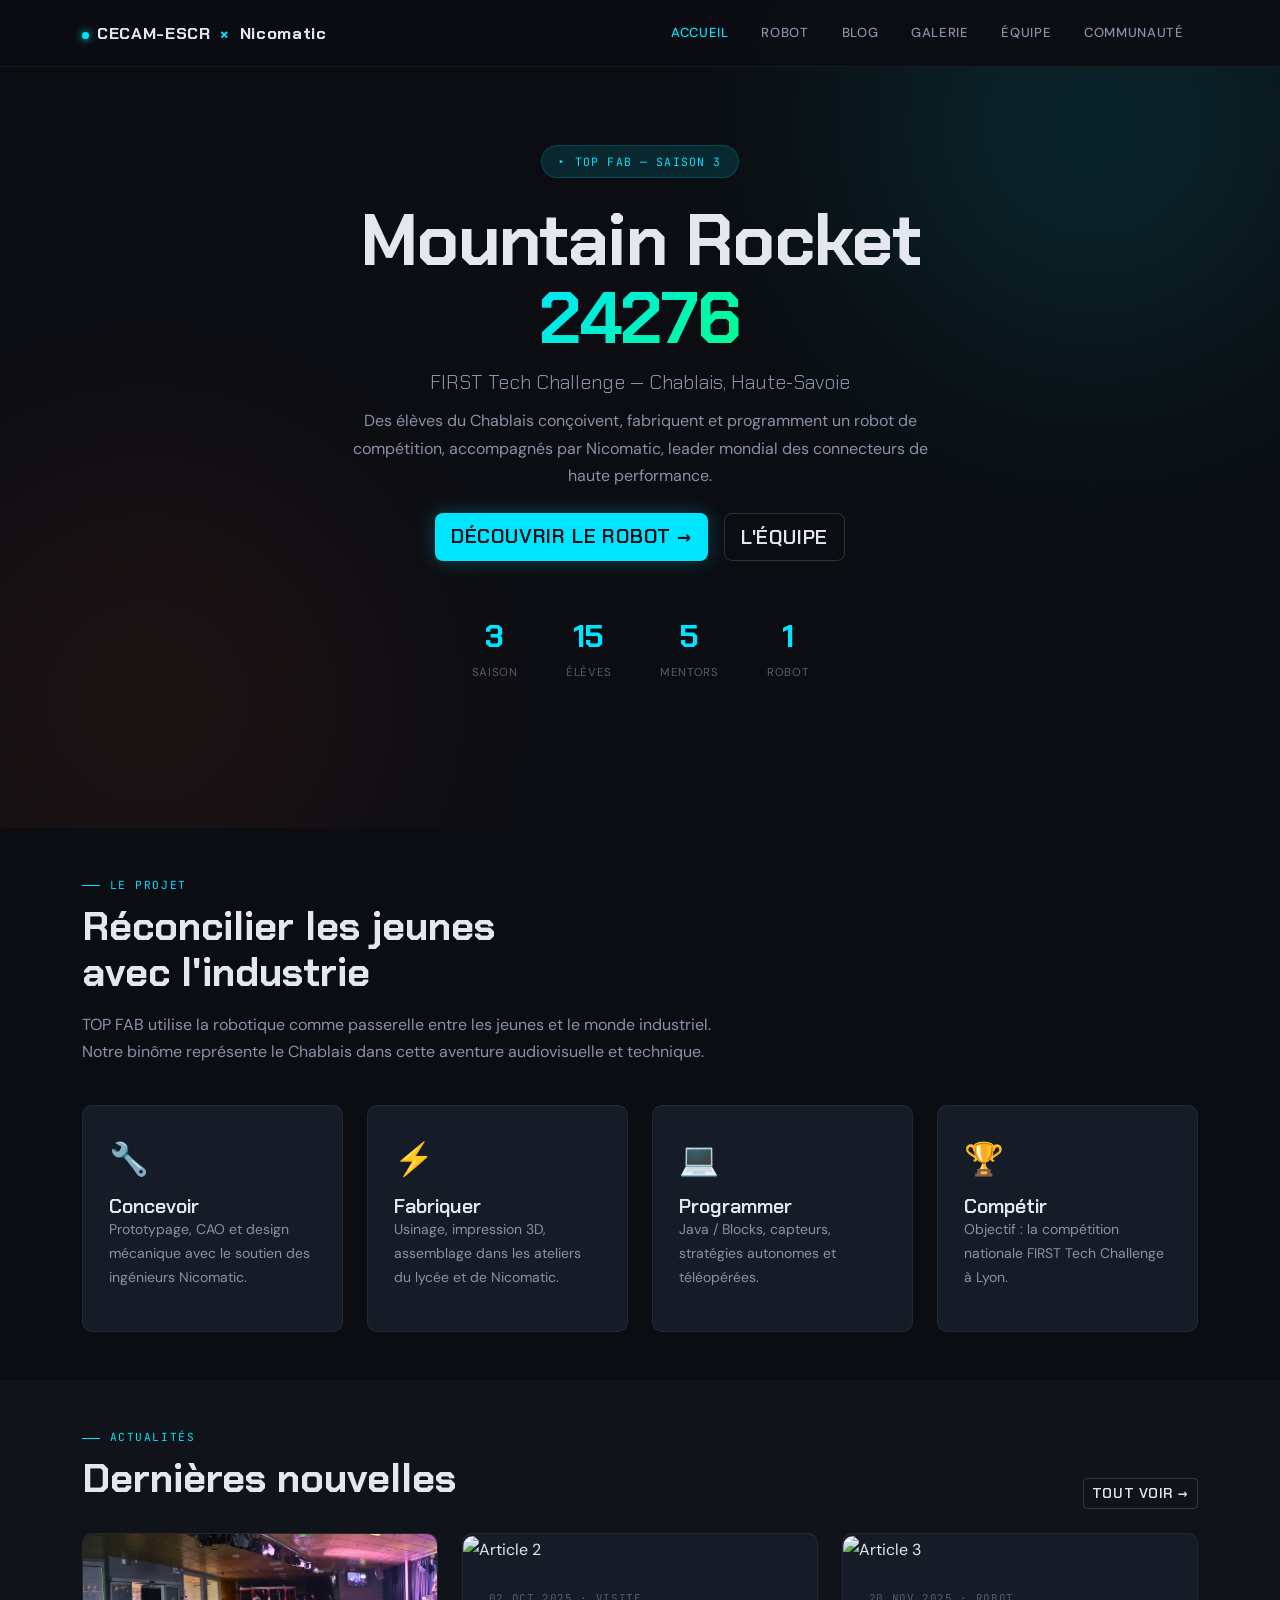
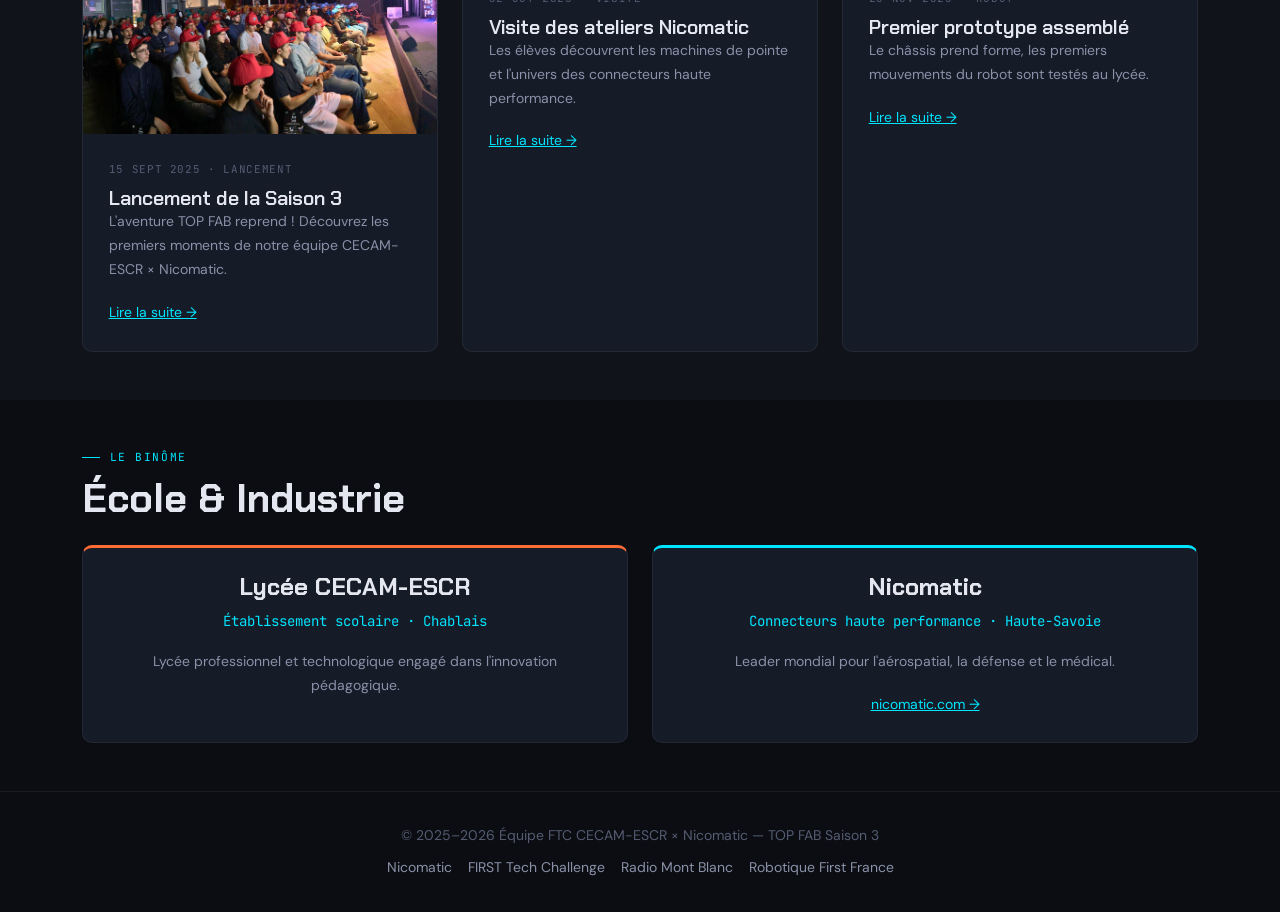
==== index.html @ da8f95cc "Add files via upload init" ====
<!DOCTYPE html>
<html lang="fr">
<head>
  <meta charset="UTF-8">
  <meta name="viewport" content="width=device-width, initial-scale=1.0">
  <title>Mountain Rocket</title>
  <meta name="description" content="Équipe FTC du Lycée CECAM-ESCR et Nicomatic — TOP FAB Saison 3, Chablais, Haute-Savoie.">
  <link rel="preconnect" href="https://fonts.googleapis.com">
  <link href="https://fonts.googleapis.com/css2?family=Chakra+Petch:wght@400;600;700&family=DM+Sans:wght@400;500;600&family=JetBrains+Mono:wght@400;500&display=swap" rel="stylesheet">
  <link href="https://cdn.jsdelivr.net/npm/bootstrap@5.3.3/dist/css/bootstrap.min.css" rel="stylesheet">
  <link href="https://cdn.jsdelivr.net/npm/bootstrap-icons@1.11.3/font/bootstrap-icons.min.css" rel="stylesheet">
  <link href="css/style.css" rel="stylesheet">
</head>
<body>

<!-- Navbar (injected by components.js) -->
<div id="navbar-placeholder"></div>

<!-- ==================== HERO ==================== -->
<section class="hero-section">
  <div class="hero-glow glow-cyan"></div>
  <div class="hero-glow glow-orange"></div>
  <div class="container text-center position-relative" style="z-index:1;">
    <div class="hero-tag mb-4">▸ TOP FAB — Saison 3</div>
    <h1 class="hero-title mb-2">
      Mountain Rocket<br>
      <span class="highlight">24276</span>
    </h1>
    <p class="lead text-sec mb-2" style="font-family:var(--font-display);">FIRST Tech Challenge — Chablais, Haute-Savoie</p>
    <p class="text-sec mx-auto mb-4" style="max-width:600px;">
      Des élèves du Chablais conçoivent, fabriquent et programment un robot de compétition,
      accompagnés par Nicomatic, leader mondial des connecteurs de haute performance.
    </p>
    <div class="d-flex justify-content-center gap-3 flex-wrap mb-5">
      <a href="pages/robot.html" class="btn btn-accent btn-lg text-uppercase">Découvrir le robot →</a>
      <a href="pages/about.html" class="btn btn-outline-accent btn-lg text-uppercase">L'équipe</a>
    </div>
    <div class="d-flex justify-content-center gap-5 flex-wrap">
      <div class="hero-stat text-center">
        <div class="num" data-count="3">0</div><div class="label">Saison</div>
      </div>
      <div class="hero-stat text-center">
        <div class="num" data-count="15">0</div><div class="label">Élèves</div>
      </div>
      <div class="hero-stat text-center">
        <div class="num" data-count="5">0</div><div class="label">Mentors</div>
      </div>
      <div class="hero-stat text-center">
        <div class="num" data-count="1">0</div><div class="label">Robot</div>
      </div>
    </div>
  </div>
</section>

<!-- ==================== ABOUT (short) ==================== -->
<section class="py-5">
  <div class="container">
    <div class="reveal">
      <div class="section-label mb-2">Le Projet</div>
      <h2 class="section-title mb-3">Réconcilier les jeunes<br>avec l'industrie</h2>
      <p class="text-sec" style="max-width:650px;">
        TOP FAB utilise la robotique comme passerelle entre les jeunes et le monde industriel.
        Notre binôme représente le Chablais dans cette aventure audiovisuelle et technique.
      </p>
    </div>
    <div class="row g-4 mt-3">
      <div class="col-md-6 col-lg-3 reveal">
        <div class="card-topfab h-100"><div class="card-body">
          <div class="fs-2 mb-2">🔧</div>
          <h5 class="card-title">Concevoir</h5>
          <p class="text-sec small">Prototypage, CAO et design mécanique avec le soutien des ingénieurs Nicomatic.</p>
        </div></div>
      </div>
      <div class="col-md-6 col-lg-3 reveal">
        <div class="card-topfab h-100"><div class="card-body">
          <div class="fs-2 mb-2">⚡</div>
          <h5 class="card-title">Fabriquer</h5>
          <p class="text-sec small">Usinage, impression 3D, assemblage dans les ateliers du lycée et de Nicomatic.</p>
        </div></div>
      </div>
      <div class="col-md-6 col-lg-3 reveal">
        <div class="card-topfab h-100"><div class="card-body">
          <div class="fs-2 mb-2">💻</div>
          <h5 class="card-title">Programmer</h5>
          <p class="text-sec small">Java / Blocks, capteurs, stratégies autonomes et téléopérées.</p>
        </div></div>
      </div>
      <div class="col-md-6 col-lg-3 reveal">
        <div class="card-topfab h-100"><div class="card-body">
          <div class="fs-2 mb-2">🏆</div>
          <h5 class="card-title">Compétir</h5>
          <p class="text-sec small">Objectif : la compétition nationale FIRST Tech Challenge à Lyon.</p>
        </div></div>
      </div>
    </div>
  </div>
</section>

<!-- ==================== LATEST BLOG (preview) ==================== -->
<section class="bg-section py-5">
  <div class="container">
    <div class="d-flex justify-content-between align-items-end mb-4 reveal">
      <div>
        <div class="section-label mb-2">Actualités</div>
        <h2 class="section-title">Dernières nouvelles</h2>
      </div>
      <a href="pages/blog.html" class="btn btn-outline-accent btn-sm text-uppercase">Tout voir →</a>
    </div>
    <div class="row g-4">

      <!-- ARTICLE CARD — duplicate / edit to add more -->
      <div class="col-md-6 col-lg-4 reveal">
        <div class="card-topfab blog-card h-100">
          <!-- Replace src with your image in /images -->
          <img src="./images/lancement-top-fab-saison-3.jpg" alt="Article 1">
          <div class="card-body">
            <div class="meta mb-2">15 Sept 2025 · Lancement</div>
            <h5 class="card-title">Lancement de la Saison 3</h5>
            <p class="text-sec small">L'aventure TOP FAB reprend ! Découvrez les premiers moments de notre équipe CECAM-ESCR × Nicomatic.</p>
            <a href="blog/2025-09-15-lancement.html" class="small">Lire la suite →</a>
          </div>
        </div>
      </div>

      <div class="col-md-6 col-lg-4 reveal">
        <div class="card-topfab blog-card h-100">
          <img src="https://placehold.co/600x400/161b28/ff6b35?text=Article+2" alt="Article 2">
          <div class="card-body">
            <div class="meta mb-2">02 Oct 2025 · Visite</div>
            <h5 class="card-title">Visite des ateliers Nicomatic</h5>
            <p class="text-sec small">Les élèves découvrent les machines de pointe et l'univers des connecteurs haute performance.</p>
            <a href="blog/2025-10-02-visite-nicomatic.html" class="small">Lire la suite →</a>
          </div>
        </div>
      </div>

      <div class="col-md-6 col-lg-4 reveal">
        <div class="card-topfab blog-card h-100">
          <img src="https://placehold.co/600x400/161b28/00e5ff?text=Article+3" alt="Article 3">
          <div class="card-body">
            <div class="meta mb-2">20 Nov 2025 · Robot</div>
            <h5 class="card-title">Premier prototype assemblé</h5>
            <p class="text-sec small">Le châssis prend forme, les premiers mouvements du robot sont testés au lycée.</p>
            <a href="blog/2025-11-20-prototype.html" class="small">Lire la suite →</a>
          </div>
        </div>
      </div>

    </div>
  </div>
</section>

<!-- ==================== PARTNERS (short) ==================== -->
<section class="py-5">
  <div class="container">
    <div class="reveal">
      <div class="section-label mb-2">Le Binôme</div>
      <h2 class="section-title mb-4">École & Industrie</h2>
    </div>
    <div class="row g-4">
      <div class="col-md-6 reveal">
        <div class="card-topfab border-top-orange h-100"><div class="card-body text-center">
          <h4 class="font-display fw-bold">Lycée CECAM-ESCR</h4>
          <div class="font-mono small text-accent mb-3">Établissement scolaire · Chablais</div>
          <p class="text-sec small">Lycée professionnel et technologique engagé dans l'innovation pédagogique.</p>
        </div></div>
      </div>
      <div class="col-md-6 reveal">
        <div class="card-topfab border-top-accent h-100"><div class="card-body text-center">
          <h4 class="font-display fw-bold">Nicomatic</h4>
          <div class="font-mono small text-accent mb-3">Connecteurs haute performance · Haute-Savoie</div>
          <p class="text-sec small">Leader mondial pour l'aérospatial, la défense et le médical.</p>
          <a href="https://www.nicomatic.com/fr" target="_blank" class="small">nicomatic.com →</a>
        </div></div>
      </div>
    </div>
  </div>
</section>

<!-- Footer (injected by components.js) -->
<div id="footer-placeholder"></div>

<!-- Back to top -->
<button id="btn-top" class="btn-top" aria-label="Retour en haut">↑</button>

<!-- Lightbox -->
<div id="lightbox" class="lightbox-overlay"><img id="lightbox-img" alt=""></div>

<!-- Scripts -->
<script src="https://cdn.jsdelivr.net/npm/bootstrap@5.3.3/dist/js/bootstrap.bundle.min.js"></script>
<script src="js/components.js"></script>
<script src="js/main.js"></script>
</body>
</html>
---- css/style.css ----
/* ============================================================
   CECAM-ESCR × Nicomatic — TOP FAB S3
   Custom theme on top of Bootstrap 5
   ============================================================ */

/* ---------- CSS Variables ---------- */
:root {
  --bg-dark: #0b0d12;
  --bg-section: #10131a;
  --bg-card: #161b28;
  --accent: #00e5ff;
  --accent-dim: #00a5b8;
  --accent-glow: rgba(0, 229, 255, 0.12);
  --orange: #ff6b35;
  --orange-glow: rgba(255, 107, 53, 0.12);
  --text-main: #e4e7ef;
  --text-sec: #8a91a8;
  --text-muted: #555c72;
  --border-subtle: rgba(255,255,255,0.06);
  --font-display: 'Chakra Petch', sans-serif;
  --font-body: 'DM Sans', sans-serif;
  --font-mono: 'JetBrains Mono', monospace;
}

/* ---------- Base ---------- */
html { scroll-behavior: smooth; }

body {
  font-family: var(--font-body);
  background: var(--bg-dark);
  color: var(--text-main);
  line-height: 1.7;
}

h1, h2, h3, h4, h5, h6,
.display-1, .display-2, .display-3 {
  font-family: var(--font-display);
}

a { color: var(--accent); transition: color .25s; }
a:hover { color: #66f0ff; }

img { max-width: 100%; height: auto; }

::selection { background: var(--accent); color: var(--bg-dark); }

/* ---------- Utility classes ---------- */
.text-accent { color: var(--accent) !important; }
.text-orange { color: var(--orange) !important; }
.text-sec { color: var(--text-sec) !important; }
.text-muted-custom { color: var(--text-muted) !important; }
.bg-section { background: var(--bg-section); }
.bg-card { background: var(--bg-card); }
.font-mono { font-family: var(--font-mono); }
.font-display { font-family: var(--font-display); }
.border-subtle { border-color: var(--border-subtle) !important; }
.glow-accent { box-shadow: 0 0 30px rgba(0,229,255,.15); }

/* ---------- Navbar ---------- */
.navbar-topfab {
  background: rgba(11,13,18,.88);
  backdrop-filter: blur(18px);
  border-bottom: 1px solid var(--border-subtle);
  padding: .85rem 0;
  transition: padding .3s;
}
.navbar-topfab.scrolled { padding: .55rem 0; background: rgba(11,13,18,.96); }
.navbar-topfab .navbar-brand {
  font-family: var(--font-display);
  font-weight: 700;
  font-size: 1.05rem;
  letter-spacing: .04em;
  color: var(--text-main);
}
.navbar-topfab .navbar-brand .x { color: var(--accent); margin: 0 .25rem; }
.navbar-topfab .nav-link {
  color: var(--text-sec);
  font-size: .82rem;
  font-weight: 500;
  text-transform: uppercase;
  letter-spacing: .05em;
  padding: .4rem .9rem !important;
  transition: color .25s;
}
.navbar-topfab .nav-link:hover,
.navbar-topfab .nav-link.active { color: var(--accent); }

.navbar-toggler { border-color: var(--border-subtle); }
.navbar-toggler-icon {
  background-image: url("data:image/svg+xml,%3csvg xmlns='http://www.w3.org/2000/svg' viewBox='0 0 30 30'%3e%3cpath stroke='rgba(228,231,239,.7)' stroke-linecap='round' stroke-width='2' d='M4 7h22M4 15h22M4 23h22'/%3e%3c/svg%3e");
}

/* ---------- Status dot (nav brand) ---------- */
.status-dot {
  display: inline-block;
  width: 7px; height: 7px;
  background: var(--accent);
  border-radius: 50%;
  margin-right: .5rem;
  box-shadow: 0 0 8px var(--accent);
  animation: pulse-dot 2s ease-in-out infinite;
}
@keyframes pulse-dot {
  0%,100% { opacity:1; } 50% { opacity:.4; }
}

/* ---------- Hero ---------- */
.hero-section {
  min-height: 92vh;
  display: flex;
  align-items: center;
  position: relative;
  overflow: hidden;
}
.hero-section .hero-glow {
  position: absolute;
  width: 500px; height: 500px;
  border-radius: 50%;
  filter: blur(120px);
  pointer-events: none;
}
.hero-section .glow-cyan { background: var(--accent); top: -15%; right: -5%; opacity:.1; }
.hero-section .glow-orange { background: var(--orange); bottom: -15%; left: -8%; opacity:.07; }

.hero-tag {
  display: inline-block;
  font-family: var(--font-mono);
  font-size: .72rem;
  color: var(--accent);
  background: var(--accent-glow);
  border: 1px solid rgba(0,229,255,.18);
  padding: .35rem 1rem;
  border-radius: 100px;
  letter-spacing: .1em;
  text-transform: uppercase;
}

.hero-title {
  font-size: clamp(2.4rem, 6vw, 4.5rem);
  font-weight: 700;
  line-height: 1.08;
  letter-spacing: -.02em;
}
.hero-title .highlight {
  background: linear-gradient(135deg, var(--accent), #00ff88);
  -webkit-background-clip: text;
  -webkit-text-fill-color: transparent;
}

.hero-stat .num {
  font-family: var(--font-display);
  font-size: 2rem;
  font-weight: 700;
  color: var(--accent);
}
.hero-stat .label {
  font-size: .72rem;
  color: var(--text-muted);
  text-transform: uppercase;
  letter-spacing: .06em;
}

/* ---------- Section headers ---------- */
.section-label {
  font-family: var(--font-mono);
  font-size: .7rem;
  color: var(--accent);
  text-transform: uppercase;
  letter-spacing: .14em;
}
.section-label::before {
  content: '';
  display: inline-block;
  width: 18px; height: 1px;
  background: var(--accent);
  vertical-align: middle;
  margin-right: .6rem;
}
.section-title {
  font-size: clamp(1.6rem, 3.5vw, 2.5rem);
  font-weight: 700;
  line-height: 1.15;
}

/* ---------- Cards (generic) ---------- */
.card-topfab {
  background: var(--bg-card);
  border: 1px solid var(--border-subtle);
  border-radius: 10px;
  transition: transform .35s, box-shadow .35s, border-color .35s;
}
.card-topfab:hover {
  transform: translateY(-4px);
  box-shadow: 0 16px 48px rgba(0,0,0,.35);
  border-color: rgba(0,229,255,.12);
}
.card-topfab .card-body { padding: 1.6rem; }
.card-topfab .card-title {
  font-family: var(--font-display);
  font-weight: 600;
}

/* accent top border variants */
.card-topfab.border-top-accent { border-top: 3px solid var(--accent); }
.card-topfab.border-top-orange { border-top: 3px solid var(--orange); }

/* ---------- Blog / article cards ---------- */
.blog-card img {
  border-radius: 10px 10px 0 0;
  object-fit: cover;
  width: 100%;
  height: 200px;
}
.blog-card .meta {
  font-family: var(--font-mono);
  font-size: .68rem;
  color: var(--text-muted);
  text-transform: uppercase;
  letter-spacing: .06em;
}

/* ---------- Gallery ---------- */
.gallery-grid {
  display: grid;
  grid-template-columns: repeat(auto-fill, minmax(260px, 1fr));
  gap: 1rem;
}
.gallery-grid img {
  width: 100%;
  aspect-ratio: 4/3;
  object-fit: cover;
  border-radius: 8px;
  border: 1px solid var(--border-subtle);
  transition: transform .3s, box-shadow .3s;
  cursor: pointer;
}
.gallery-grid img:hover {
  transform: scale(1.03);
  box-shadow: 0 8px 30px rgba(0,0,0,.5);
}

/* ---------- Timeline ---------- */
.timeline { position: relative; padding-left: 2rem; }
.timeline::before {
  content: '';
  position: absolute;
  left: 7px; top: 0; bottom: 0;
  width: 2px;
  background: linear-gradient(to bottom, var(--accent), var(--orange));
  opacity: .25;
}
.timeline-item { position: relative; padding-bottom: 2rem; }
.timeline-dot {
  position: absolute;
  left: -2rem;
  top: .35rem;
  width: 12px; height: 12px;
  border-radius: 50%;
  background: var(--accent);
  box-shadow: 0 0 8px rgba(0,229,255,.4);
}
.timeline-item:nth-child(even) .timeline-dot {
  background: var(--orange);
  box-shadow: 0 0 8px rgba(255,107,53,.4);
}
.timeline-date {
  font-family: var(--font-mono);
  font-size: .7rem;
  color: var(--accent);
  text-transform: uppercase;
  letter-spacing: .08em;
}

/* ---------- Team avatars ---------- */
.team-avatar {
  width: 64px; height: 64px;
  border-radius: 50%;
  display: flex; align-items: center; justify-content: center;
  font-family: var(--font-display);
  font-weight: 700;
  font-size: 1.3rem;
  margin: 0 auto .8rem;
}
.team-avatar.student { background: var(--accent-glow); color: var(--accent); border: 2px solid rgba(0,229,255,.18); }
.team-avatar.mentor  { background: var(--orange-glow); color: var(--orange); border: 2px solid rgba(255,107,53,.18); }

.team-role {
  font-family: var(--font-mono);
  font-size: .66rem;
  color: var(--text-muted);
  text-transform: uppercase;
  letter-spacing: .06em;
}

/* ---------- Buttons ---------- */
.btn-accent {
  background: var(--accent);
  color: var(--bg-dark);
  font-family: var(--font-display);
  font-weight: 600;
  letter-spacing: .04em;
  border: none;
  box-shadow: 0 0 20px rgba(0,229,255,.25);
  transition: all .3s;
}
.btn-accent:hover {
  background: #33ecff;
  color: var(--bg-dark);
  box-shadow: 0 0 40px rgba(0,229,255,.4);
  transform: translateY(-2px);
}
.btn-outline-accent {
  color: var(--text-main);
  border: 1px solid rgba(255,255,255,.15);
  font-family: var(--font-display);
  font-weight: 600;
  letter-spacing: .04em;
  transition: all .3s;
}
.btn-outline-accent:hover {
  border-color: var(--accent);
  color: var(--accent);
  transform: translateY(-2px);
}

/* ---------- Forms ---------- */
.form-control-dark {
  background: var(--bg-card);
  border: 1px solid var(--border-subtle);
  color: var(--text-main);
  border-radius: 6px;
}
.form-control-dark:focus {
  background: var(--bg-card);
  border-color: var(--accent);
  color: var(--text-main);
  box-shadow: 0 0 0 .15rem rgba(0,229,255,.15);
}
.form-control-dark::placeholder { color: var(--text-muted); }

/* ---------- Footer ---------- */
.footer-topfab {
  border-top: 1px solid var(--border-subtle);
  padding: 2rem 0;
}
.footer-topfab a { color: var(--text-sec); text-decoration: none; }
.footer-topfab a:hover { color: var(--accent); }

/* ---------- Lightbox overlay ---------- */
.lightbox-overlay {
  position: fixed; inset: 0;
  background: rgba(0,0,0,.92);
  z-index: 9999;
  display: none;
  align-items: center;
  justify-content: center;
  cursor: zoom-out;
}
.lightbox-overlay.active { display: flex; }
.lightbox-overlay img {
  max-width: 90vw;
  max-height: 90vh;
  border-radius: 8px;
}

/* ---------- Video embed responsive ---------- */
.video-wrapper {
  position: relative;
  padding-bottom: 56.25%;
  height: 0;
  overflow: hidden;
  border-radius: 10px;
  border: 1px solid var(--border-subtle);
}
.video-wrapper iframe {
  position: absolute;
  top: 0; left: 0;
  width: 100%; height: 100%;
  border: 0;
}

/* ---------- Scroll reveal ---------- */
.reveal {
  opacity: 0;
  transform: translateY(25px);
  transition: all .65s cubic-bezier(.16,1,.3,1);
}
.reveal.visible {
  opacity: 1;
  transform: translateY(0);
}

/* ---------- Back to top ---------- */
.btn-top {
  position: fixed;
  bottom: 2rem; right: 2rem;
  width: 42px; height: 42px;
  border-radius: 50%;
  background: var(--bg-card);
  border: 1px solid var(--border-subtle);
  color: var(--accent);
  font-size: 1.2rem;
  display: none;
  align-items: center;
  justify-content: center;
  z-index: 999;
  cursor: pointer;
  transition: all .3s;
}
.btn-top.show { display: flex; }
.btn-top:hover { background: var(--accent); color: var(--bg-dark); }
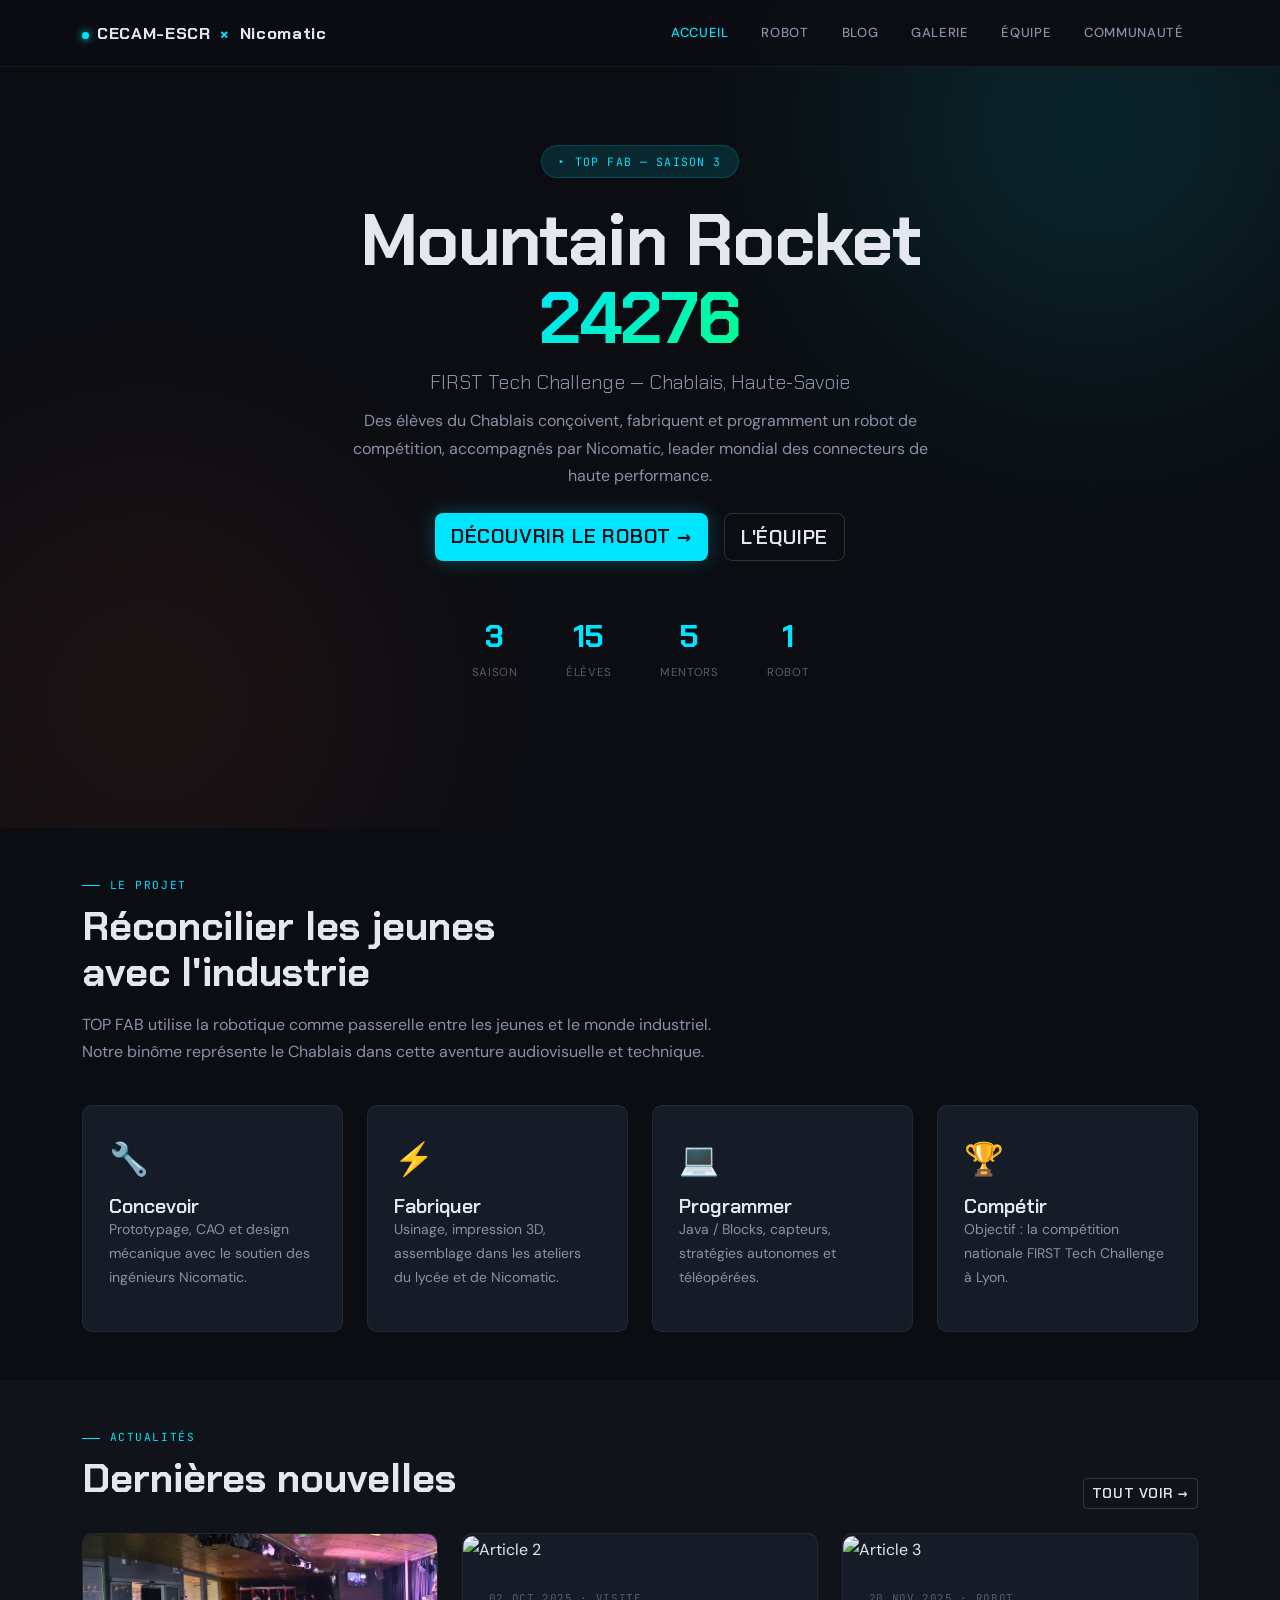
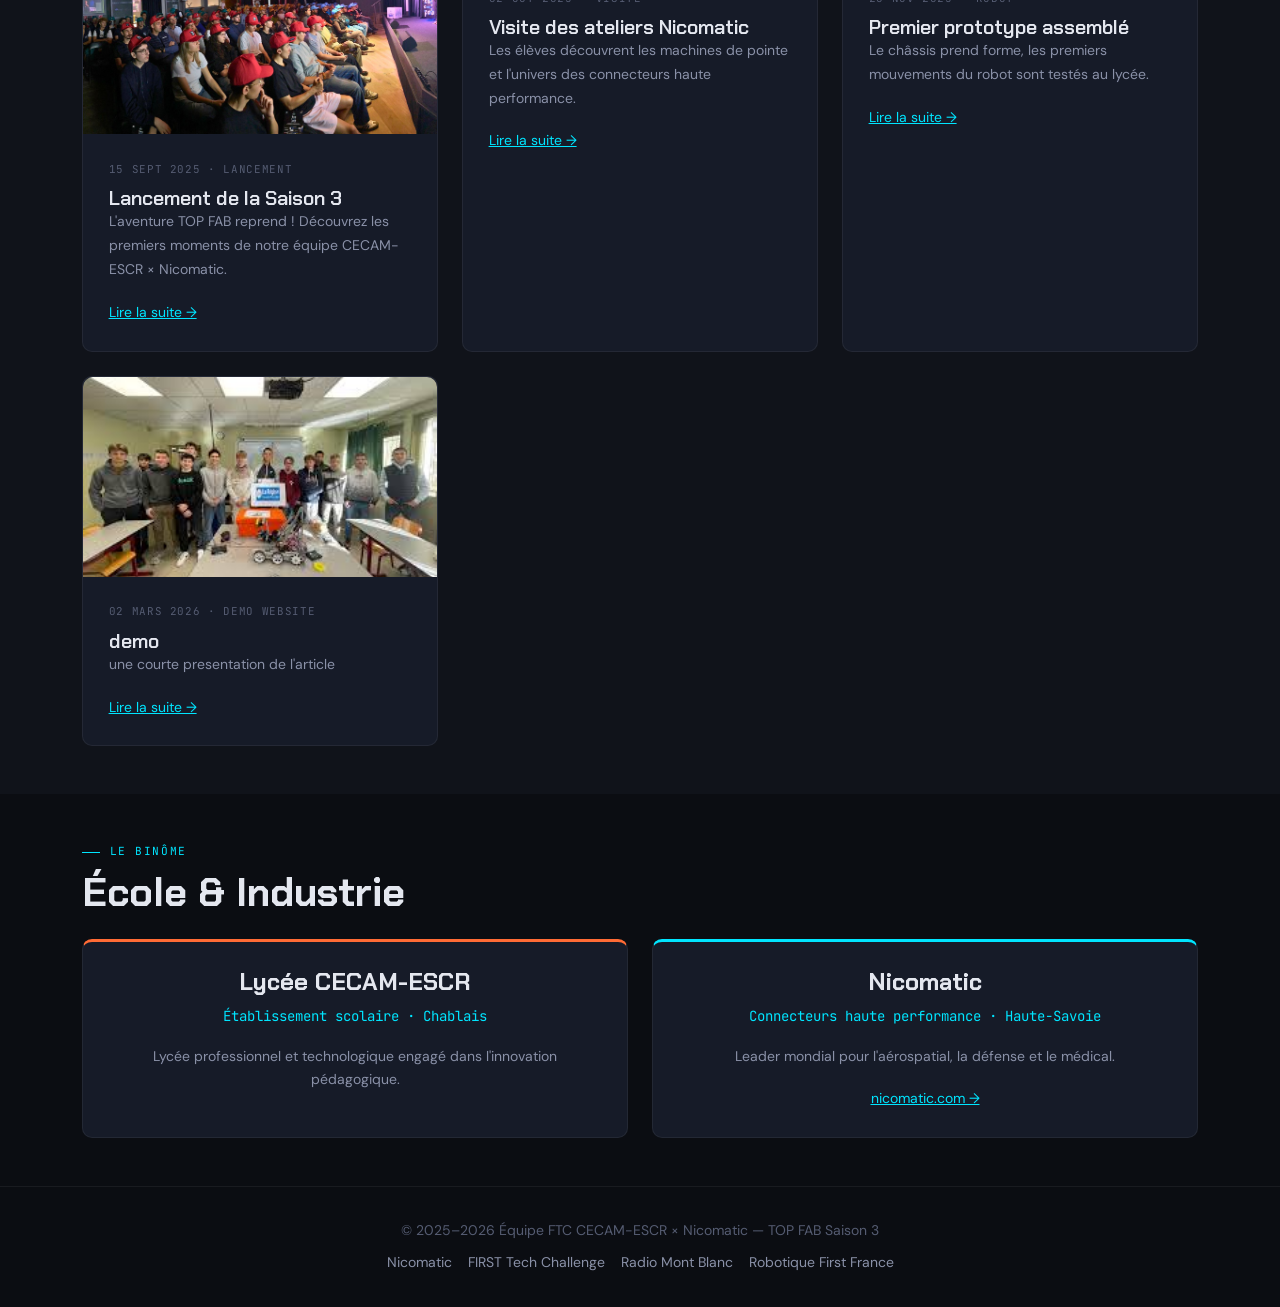
==== commit b38ef756: "Add files via upload update after toto" ====
--- a/index.html
+++ b/index.html
@@ -146,6 +146,21 @@
         </div>
       </div>
 
+
+            <div class="col-md-6 col-lg-4 reveal">
+        <div class="card-topfab blog-card h-100">
+          <img src="./images/demonstration.jfif" alt="Article 3">
+          <div class="card-body">
+            <div class="meta mb-2">02 Mars 2026 · Demo website</div>
+            <h5 class="card-title">demo </h5>
+            <p class="text-sec small">une courte presentation de l'article</p>
+            <a href="blog/2026-03-02.html" class="small">Lire la suite →</a>
+          </div>
+        </div>
+      </div>
+
+
+
     </div>
   </div>
 </section>
